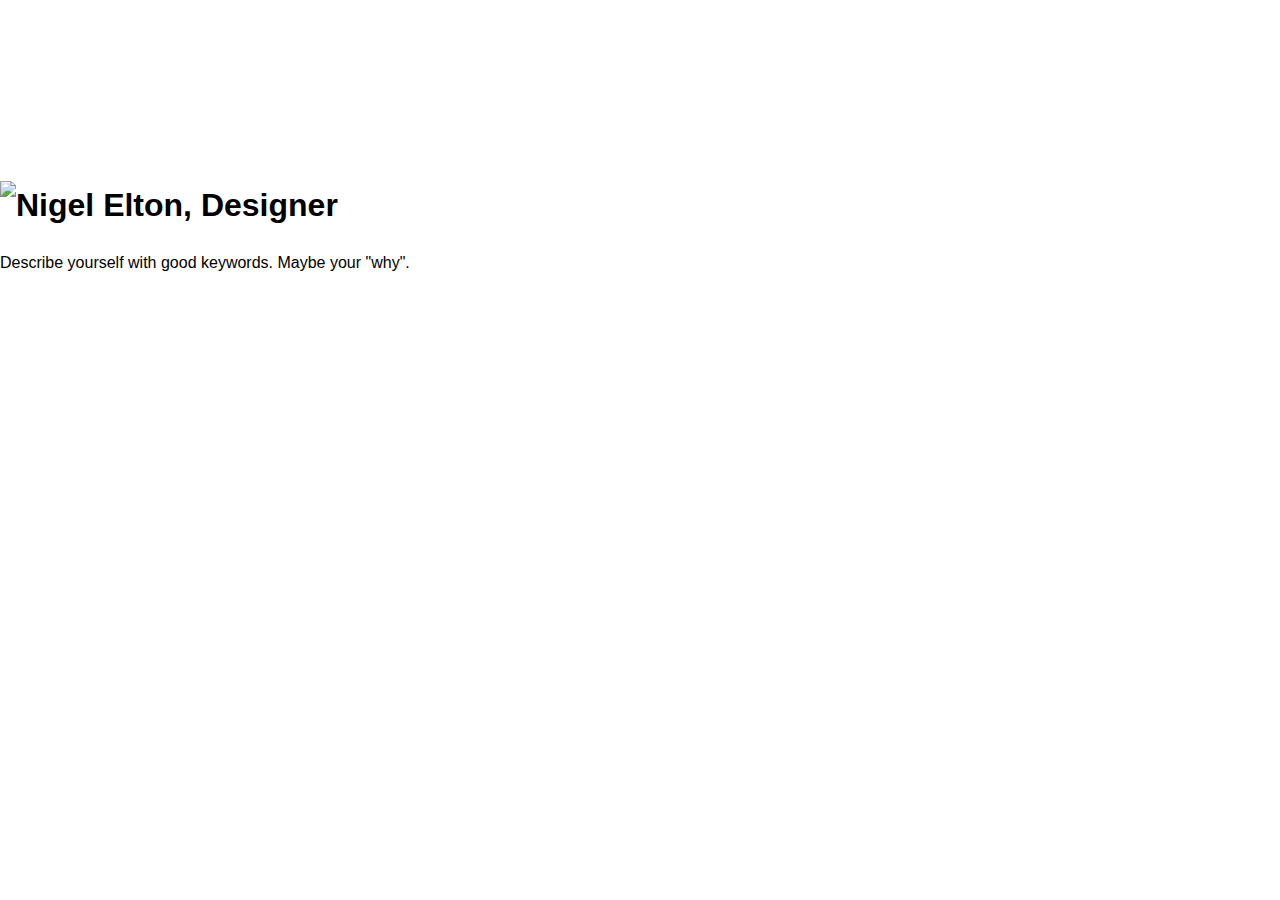
==== index.html @ 61f8fa71 "404 Page" ====
<!DOCTYPE <html></html>
<html lang="en-ca">
<head>
		<meta charset="utf-8">
		<title>Nigel Elton · Designer · Ottawa, Canada</title>
		<link rel="stylesheet" href="css/main.css">
		<meta name="viewport" content="width=device-width,initial-scale=1">

		<!--
		<meta name="description" content="Nigel Elton, Graphic / UI Designer">
		 	Facebook meta tags, also for Pinterest
		<meta property="og:type" content="article">
		<meta property="og:title" content="Nigel Elton · Graphic Designer · Ottawa, Canada">
		<meta property="og:description" content="copy paste the meta description here">
		<meta property="og:sitename" content="Nigel Elton">
		<meta property="og:url" content="http://nigelelton.com">
		
			You can have up to 5 different images
			If you do, Facebook will create a multi-panel image layout
		
		<meta property="og:image" content="http://nigelelton.com/img/porftolio">
		<meta property="og:image" content="http://nigelelton.com/img/porftolio">
		<meta property="og:image" content="http://nigelelton.com/img/porftolio">
		<meta property="og:image" content="http://nigelelton.com/img/porftolio">
		<meta property="og:image" content="http://nigelelton.com/img/porftolio">

			Twitter
		<meta name="twitter:card" content="gallery">
		<meta name="twitter:title" content="Nigel Elton · Designer · Ottawa, Canada">
		<meta name="twitter:url" content="http://nigelelton.com">
		<meta name="twitter:description" content="paste meta data here">
		<meta name="twitter:image0" content="http://nigelelton.com/img/porftolio">
		<meta name="twitter:image1" content="http://nigelelton.com/img/porftolio">
		<meta name="twitter:image2" content="http://nigelelton.com/img/porftolio">
		<meta name="twitter:image3" content="http://nigelelton.com/img/porftolio">
		-->
</head>
<body>

<section class="hero-section">
	<h1><img class="logo" src="img/logo.svg" alt="Nigel Elton, Designer"></h1>
	<p>Describe yourself with good keywords. Maybe your "why".</p>
</section>

</body>
</html>
---- css/main.css ----
body {
	margin: 0;
	padding: 0;
	font: normal 100%/1.5 helvetica,sans-serif;
}

img {
	display: block;
	margin: 0 auto;
}

section {
	padding: 10rem 0;
}

.hero-section {
	background: transparent url("img/landscape.jpg") no-repeat center top;
	background-size: cover;
}
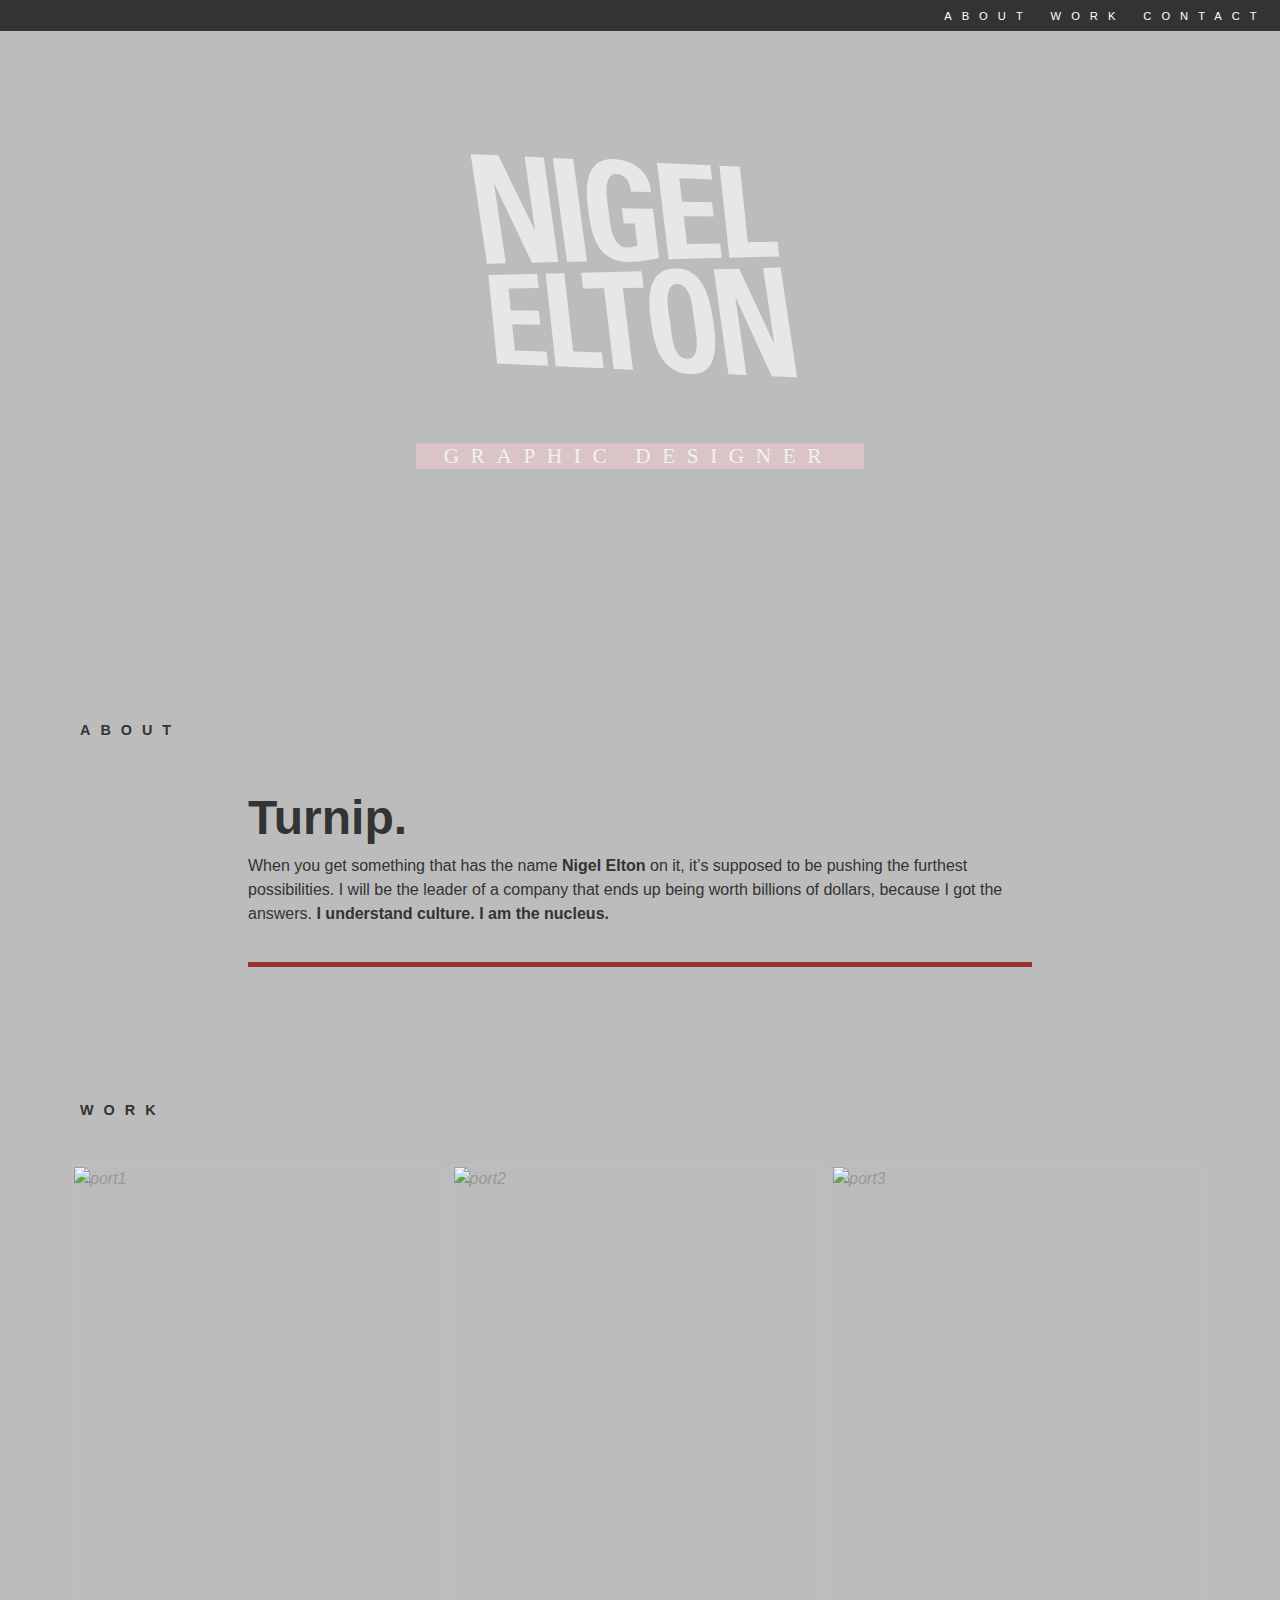
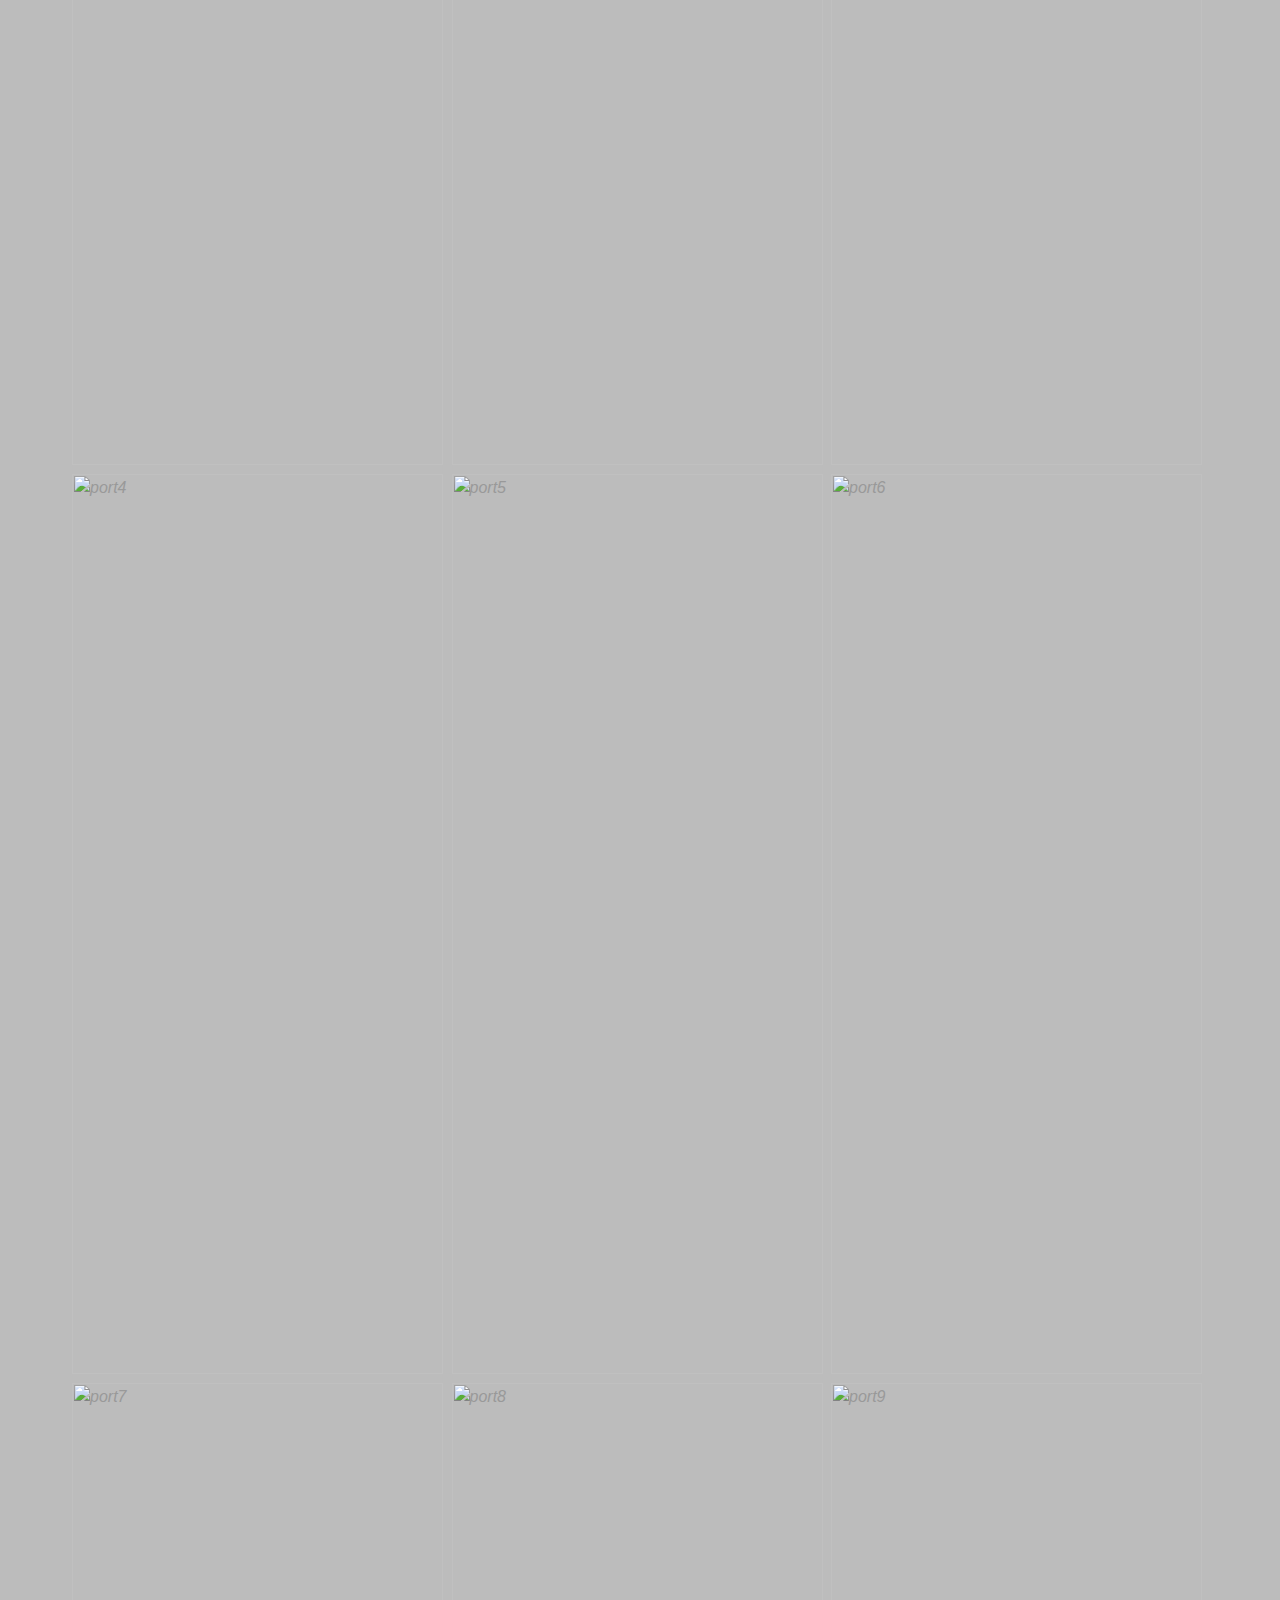
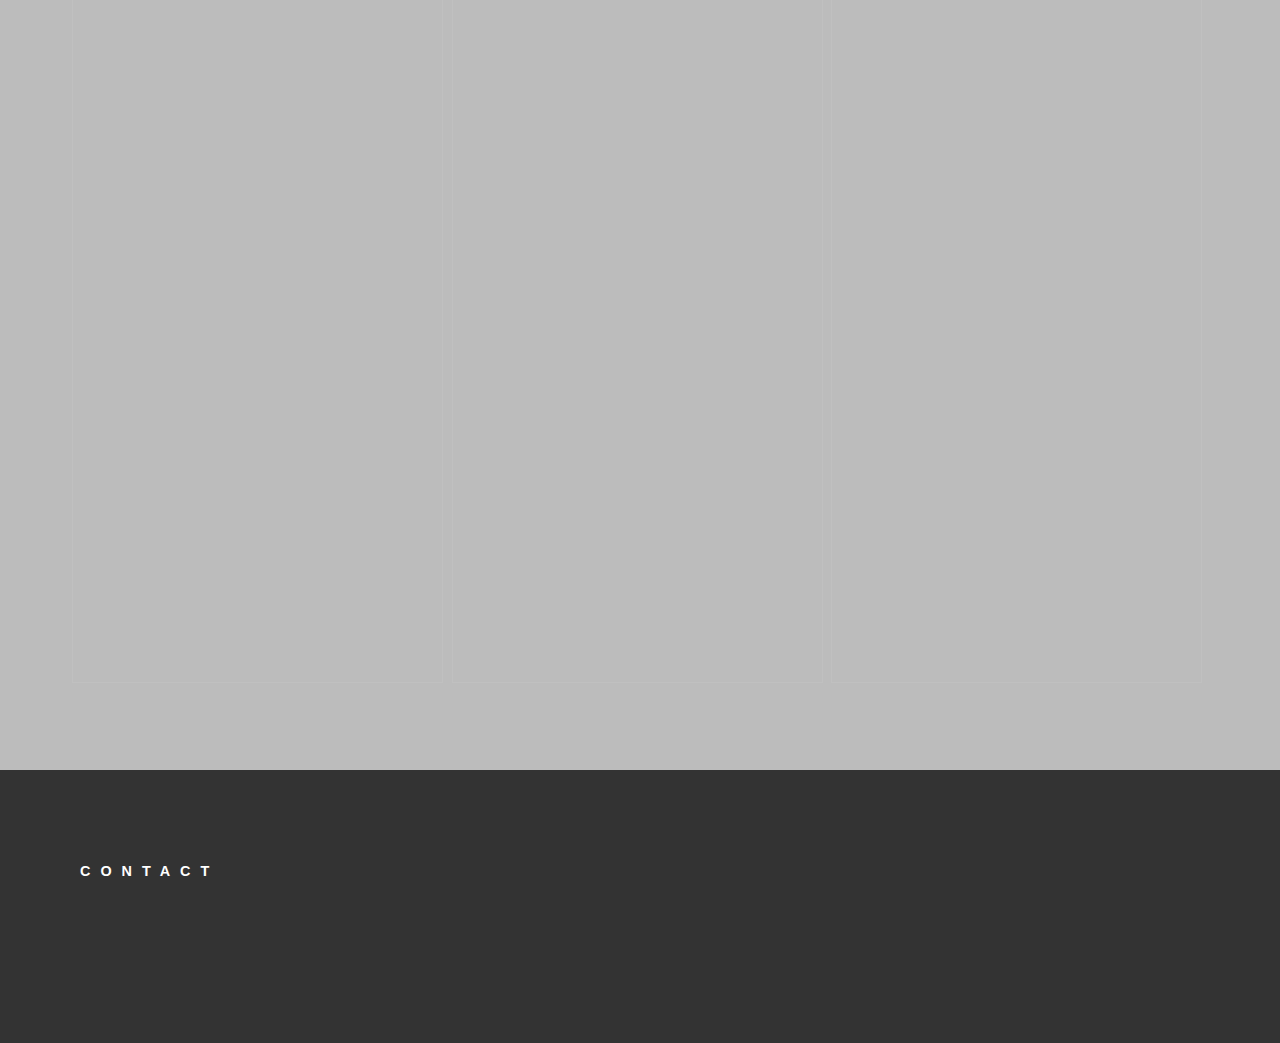
==== commit efe8cf84: "Social Media" ====
--- a/index.html
+++ b/index.html
@@ -37,10 +37,115 @@
 </head>
 <body>
 
-<section class="hero-section">
-	<h1><img class="logo" src="img/logo.svg" alt="Nigel Elton, Designer"></h1>
-	<p>Describe yourself with good keywords. Maybe your "why".</p>
+<header class="hero-section">
+	<nav class="fixed-nav">
+		<ul>
+			<li><a href="#about">About</a></li>
+			<li><a href="#work">Work</a></li>
+			<li><a href="#contact">Contact</a></li>
+		</ul>
+	</nav>
+	<h1><img class="logo" src="images/logo.svg" alt="Nigel Elton, Designer"></h1>
+</header>
+
+
+<section class="about-section" id="about">
+	<h2>About</h2>
+	<h3>Turnip.</h3>
+	<!-- "Turnip" will not be my tageline/opener. -->
+	<p>When you get something that has the name <strong>Nigel Elton</strong> on it, it’s supposed to be pushing the furthest possibilities. I will be the leader of a company that ends up being worth billions of dollars, because I got the answers. <strong>I understand culture.</strong><strong> I am the nucleus.</strong>
+	</p>
+	<!-- This is a Kanye West quote for a placeholder. I'm not this shallow or egotistical... I promise. -->
 </section>
+
+
+<section class="work-section" id="work">
+	<h2>Work</h2>
+	<ul class="work-list">
+		<li>
+			<a href="#">
+				<figure>
+					<img src="http://placehold.it/450x300" alt="port1">	
+				</figure>
+			</a>
+		</li>
+		<li>
+			<a href="#">
+				<figure>
+					<img src="http://placehold.it/450x300" alt="port2">
+				</figure>
+			</a>
+		</li>
+		<li>
+			<a href="#">
+				<figure>
+					<img src="http://placehold.it/450x300" alt="port3">
+				</figure>
+			</a>
+		</li>
+		<li>
+			<a href="#">
+				<figure>
+					<img src="http://placehold.it/450x300" alt="port4">
+				</figure>
+			</a>
+		</li>
+		<li>
+			<a href="#">
+				<figure>
+					<img src="http://placehold.it/450x300" alt="port5">
+				</figure>
+			</a>
+		</li>
+		<li>
+			<a href="#">
+				<figure>
+					<img src="http://placehold.it/450x300" alt="port6">
+				</figure>
+			</a>
+		</li>
+		<li>
+			<a href="#">
+				<figure>
+					<img src="http://placehold.it/450x300" alt="port7">
+				</figure>
+			</a>
+		</li>
+		<li>
+			<a href="#">
+				<figure>
+					<img src="http://placehold.it/450x300" alt="port8">
+				</figure>
+			</a>
+		</li>
+		<li>
+			<a href="#">
+				<figure>
+					<img src="http://placehold.it/450x300" alt="port9">
+				</figure>
+			</a>
+		</li>
+	</ul>
+</section>
+
+
+<footer id="contact">
+	<h2>Contact</h2>
+	<nav class="social-media">
+		<ul>
+			<li><a class="email" href="mailto:nigel.elton@gmail.com"><span>Email</span></a></li>
+			<li><a class="linkedin" href="http://ca.linkedin.com/pub/nigel-elton/61/541/674"><span>LinkedIn</span></a></li>
+			<li><a class="behance" href="https://www.behance.net/nigelelton"><span>Behance</span></a></li>
+			<li><a class="vimeo" href="https://vimeo.com/user16043883"><span>Vimeo</span></a></li>
+		</ul>
+	</nav>
+
+</footer>
+
+<script src="http://code.jquery.com/jquery-2.1.1.min.js"></script>
+<script src="js/waypoints.min.js"></script>
+<script src="js/main.js"></script>
+
 
 </body>
 </html>--- a/css/main.css
+++ b/css/main.css
@@ -1,19 +1,271 @@
+@-moz-viewport {width: device-width; scale:1;}
+@-ms-viewport {width: device-width; scale:1;}
+@-o-viewport {width: device-width; scale:1;}
+@-webkit-viewport {width: device-width; scale:1;}
+@viewport {width: device-width; scale:1;}
+
+* {
+	-moz-box-sizing: border-box;
+	-webkit-box-sizing: border-box;
+	box-sizing: border-box;
+}
+
 body {
-	margin: 0;
-	padding: 0;
+	margin: 0 0 0 0;
+	padding: 0 0 0 0;
 	font: normal 100%/1.5 helvetica,sans-serif;
-}
-
+	font-size: 16px;
+	background-color: #BCBCBC;
+}
+section {
+	padding-top: 7%;
+	margin: 5em;
+	margin-top: 0;
+}
 img {
 	display: block;
 	margin: 0 auto;
 }
 
-section {
-	padding: 10rem 0;
-}
-
-.hero-section {
-	background: transparent url("img/landscape.jpg") no-repeat center top;
+header {
+	background-color: #ffffff;
+	padding-bottom: 10%;
+	background: transparent url("../images/landscape.jpg") no-repeat center top;
 	background-size: cover;
+	margin: 0;
+}
+
+header nav ul {
+	list-style: none;
+	margin: 0;
+	padding:0;
+	padding-top: 1em;
+	text-align: right;
+}
+
+header nav li {
+	display: inline-block;
+	padding: 0 0 .5em 0;
+	letter-spacing: 10px;
+	text-transform: uppercase;
+	font-size: .7em;
+}
+
+header nav li a {
+	text-decoration: none;
+	color: #ffffff;
+	padding-right: 1.2em;
+}
+
+header nav li a:hover {
+	color: #993333;
+}
+
+h2 {
+	letter-spacing: 10px;
+	font-size: 100%;
+	text-align: center;
+	font-size: .9em;
+	padding-bottom: 2em;
+	text-transform: uppercase;
+	color: #333333;
+}
+
+h3 {
+	color: #333333;
+	margin: 0 15% 0 15%;
+}
+
+p {
+	font-size: 1em;
+	color: #333333;
+	margin: 0 15% 0 15%;
+	padding-bottom: 2.2em;
+}
+
+.logo {
+	width: 60%;
+	height: auto;
+	padding-top: 12%;
+}
+
+.fixed-nav {
+	background-color: #333333;
+	position: fixed;
+	top: 0;
+	width: 100%;
+}
+
+.fixed-nav ul {
+	padding-top: 0.2em;
+}
+
+.about-section{
+	margin-bottom: 2em;
+}
+
+.about-section p {
+	border-bottom: 5px solid #993333;
+}
+
+.work-list {
+	padding: 5% 0 0 0;
+}
+
+.work-list figure {
+	margin:0;
+	padding: 2px;
+	display:block;
+	color: #999;
+}
+
+.work-list img {
+	display:block;
+	width: 100%;
+}
+
+.work-list li {
+	display:inline-block;
+	width: 100%;
+}
+
+
+footer {
+	background-color: #333333;
+	padding: 5em;
+}
+
+footer nav {
+	width: 100%;
+	margin: 0 auto;
+}
+footer nav ul {
+	list-style: none;
+	margin: 0;
+	padding: 0;
+}
+footer nav ul li {
+	display: inline-block;
+	width: 23%;
+
+}
+footer nav ul li span {
+	display: none;
+}
+
+footer nav a {
+	width: 3em;
+	height: 2em;
+	display: block;
+	margin: 0 auto;
+}
+
+.email {
+	background-image: url("../images/email-dark.svg");
+}
+.linkedin {
+	background-image: url("../images/linkedin-dark.svg");
+}
+.behance {
+	background-image: url("../images/behance-dark.svg");
+}
+.vimeo {
+	background-image: url("../images/vimeo-dark.svg");
+}
+
+.email:hover {
+	background-image: url("../images/email-white.svg");
+}
+.linkedin:hover {
+	background-image: url("../images/linkedin-white.svg");
+}
+.behance:hover {
+	background-image: url("../images/behance-white.svg");
+}
+.vimeo:hover {
+	background-image: url("../images/vimeo-white.svg");
+}
+
+@media only screen and (min-width: 40em) {
+	
+h2 {
+	text-align: left;
+}	
+
+h3 {
+	font-size: 3em;
+}
+
+.logo {
+	width: 35%;
+	height: auto;
+	padding-top: 12%;
+}
+
+	.work-section{
+	}
+
+	.work-list {
+		text-align: left;
+		list-style-type: none;
+		margin:0px -10px;
+		padding:0px;
+	}
+
+	.work-list a,
+	.work-list a:link,
+	.work-list a:visited {
+		border: 0px;
+		color: #000;
+		font-style:italic;
+		text-decoration: none;
+	}
+
+	.work-list img {
+		display:block;
+		width: 100%;
+	}
+	.work-list li {
+		display:inline-block;
+		width: 49%;
+	}
+
+	footer nav {
+		width: 60%;
+	}
+
+	footer h2 {
+		color: #ffffff;
+	}
+}
+
+@media only screen and (min-width: 60em) {
+
+	.work-section{
+	}
+
+	.work-list {
+		text-align: left;
+		list-style-type: none;
+		margin:0px -10px;
+		padding:0px;
+	}
+
+	.work-list a,
+	.work-list a:link,
+	.work-list a:visited {
+		border: 0px;
+		color: #000;
+		font-style:italic;
+		text-decoration: none;
+	}
+
+	.work-list img {
+		display:block;
+		width: 100%;
+	}
+	.work-list li {
+		display:inline-block;
+		width: 32.9%;
+	}
 }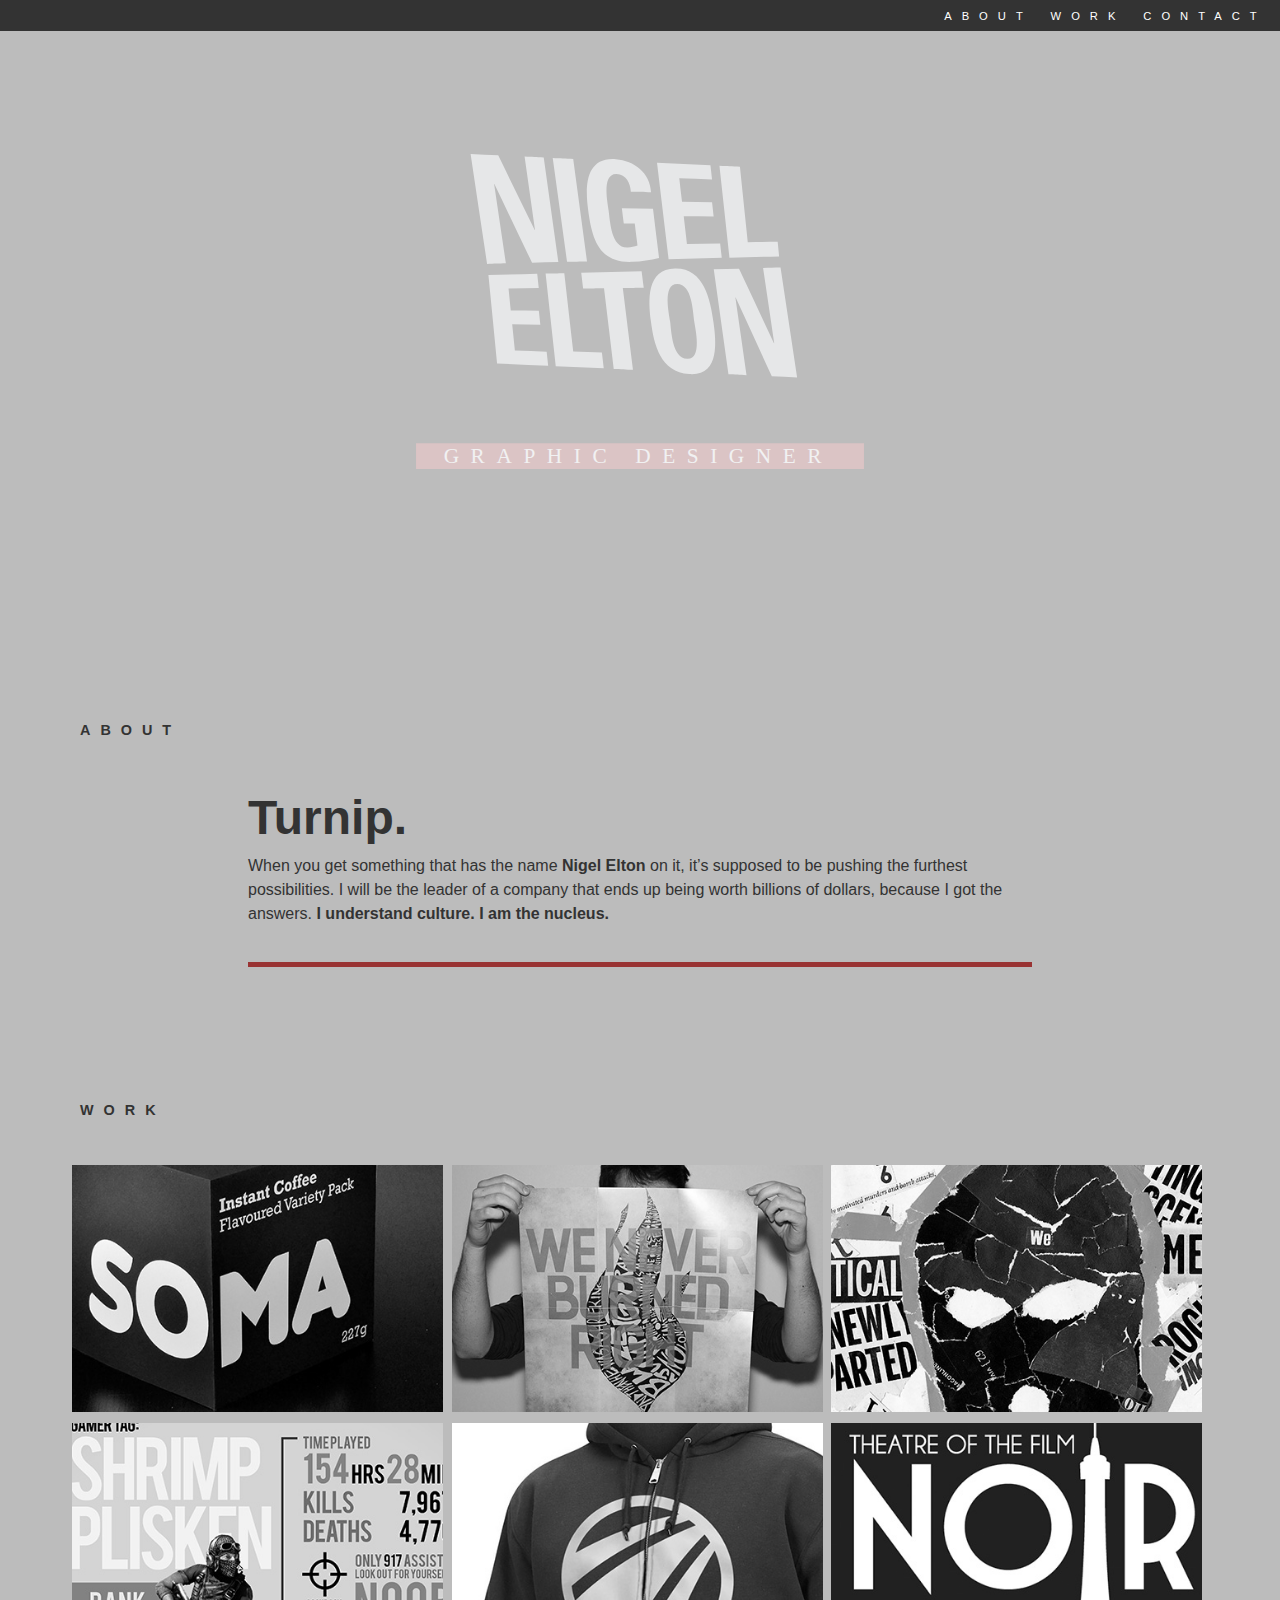
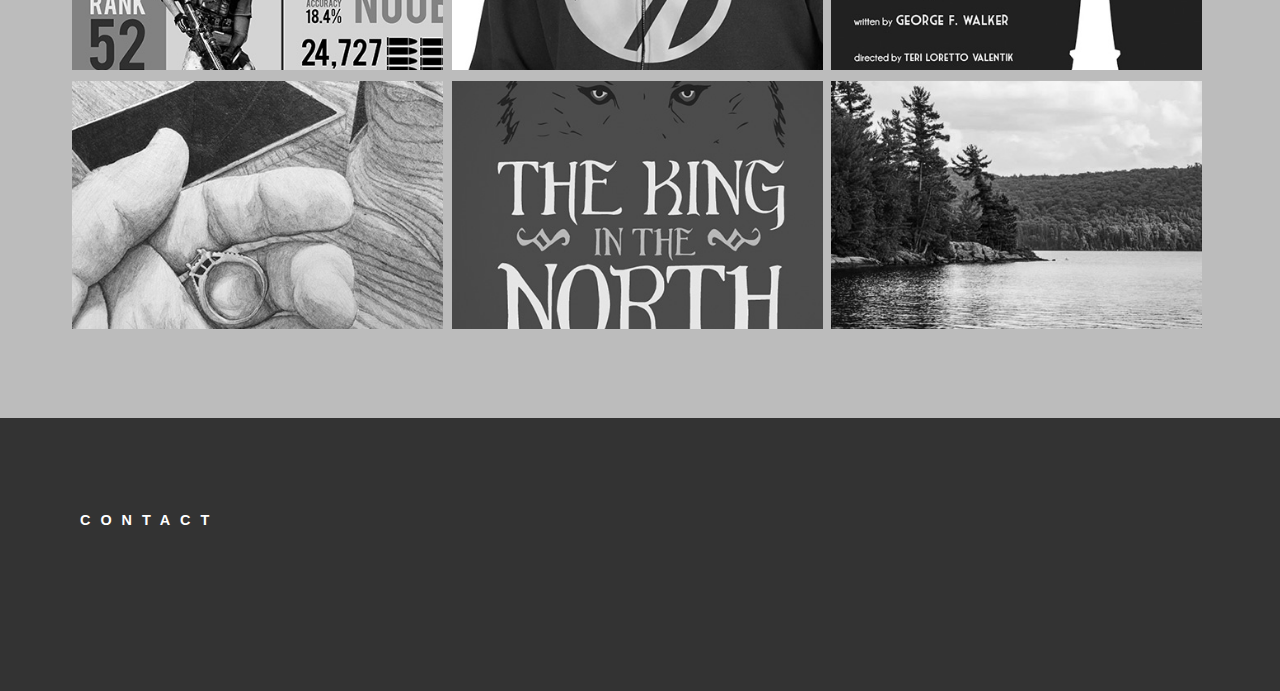
==== commit 75a912d1: "Portfolio Pieces" ====
--- a/index.html
+++ b/index.html
@@ -65,63 +65,63 @@
 		<li>
 			<a href="#">
 				<figure>
-					<img src="http://placehold.it/450x300" alt="port1">	
+					<img src="images/port-1.jpg" alt="port1">	
 				</figure>
 			</a>
 		</li>
 		<li>
 			<a href="#">
 				<figure>
-					<img src="http://placehold.it/450x300" alt="port2">
+					<img src="images/port-2.jpg" alt="port2">
 				</figure>
 			</a>
 		</li>
 		<li>
 			<a href="#">
 				<figure>
-					<img src="http://placehold.it/450x300" alt="port3">
+					<img src="images/port-3.jpg" alt="port3">
 				</figure>
 			</a>
 		</li>
 		<li>
 			<a href="#">
 				<figure>
-					<img src="http://placehold.it/450x300" alt="port4">
+					<img src="images/port-4.jpg" alt="port4">
 				</figure>
 			</a>
 		</li>
 		<li>
 			<a href="#">
 				<figure>
-					<img src="http://placehold.it/450x300" alt="port5">
+					<img src="images/port-5.jpg" alt="port5">
 				</figure>
 			</a>
 		</li>
 		<li>
 			<a href="#">
 				<figure>
-					<img src="http://placehold.it/450x300" alt="port6">
+					<img src="images/port-6.jpg" alt="port6">
 				</figure>
 			</a>
 		</li>
 		<li>
 			<a href="#">
 				<figure>
-					<img src="http://placehold.it/450x300" alt="port7">
+					<img src="images/port-7.jpg" alt="port7">
 				</figure>
 			</a>
 		</li>
 		<li>
 			<a href="#">
 				<figure>
-					<img src="http://placehold.it/450x300" alt="port8">
+					<img src="images/port-8.jpg" alt="port8">
 				</figure>
 			</a>
 		</li>
 		<li>
 			<a href="#">
 				<figure>
-					<img src="http://placehold.it/450x300" alt="port9">
+					<img src="images/port-9.jpg" alt="port9">
 				</figure>
 			</a>
 		</li>
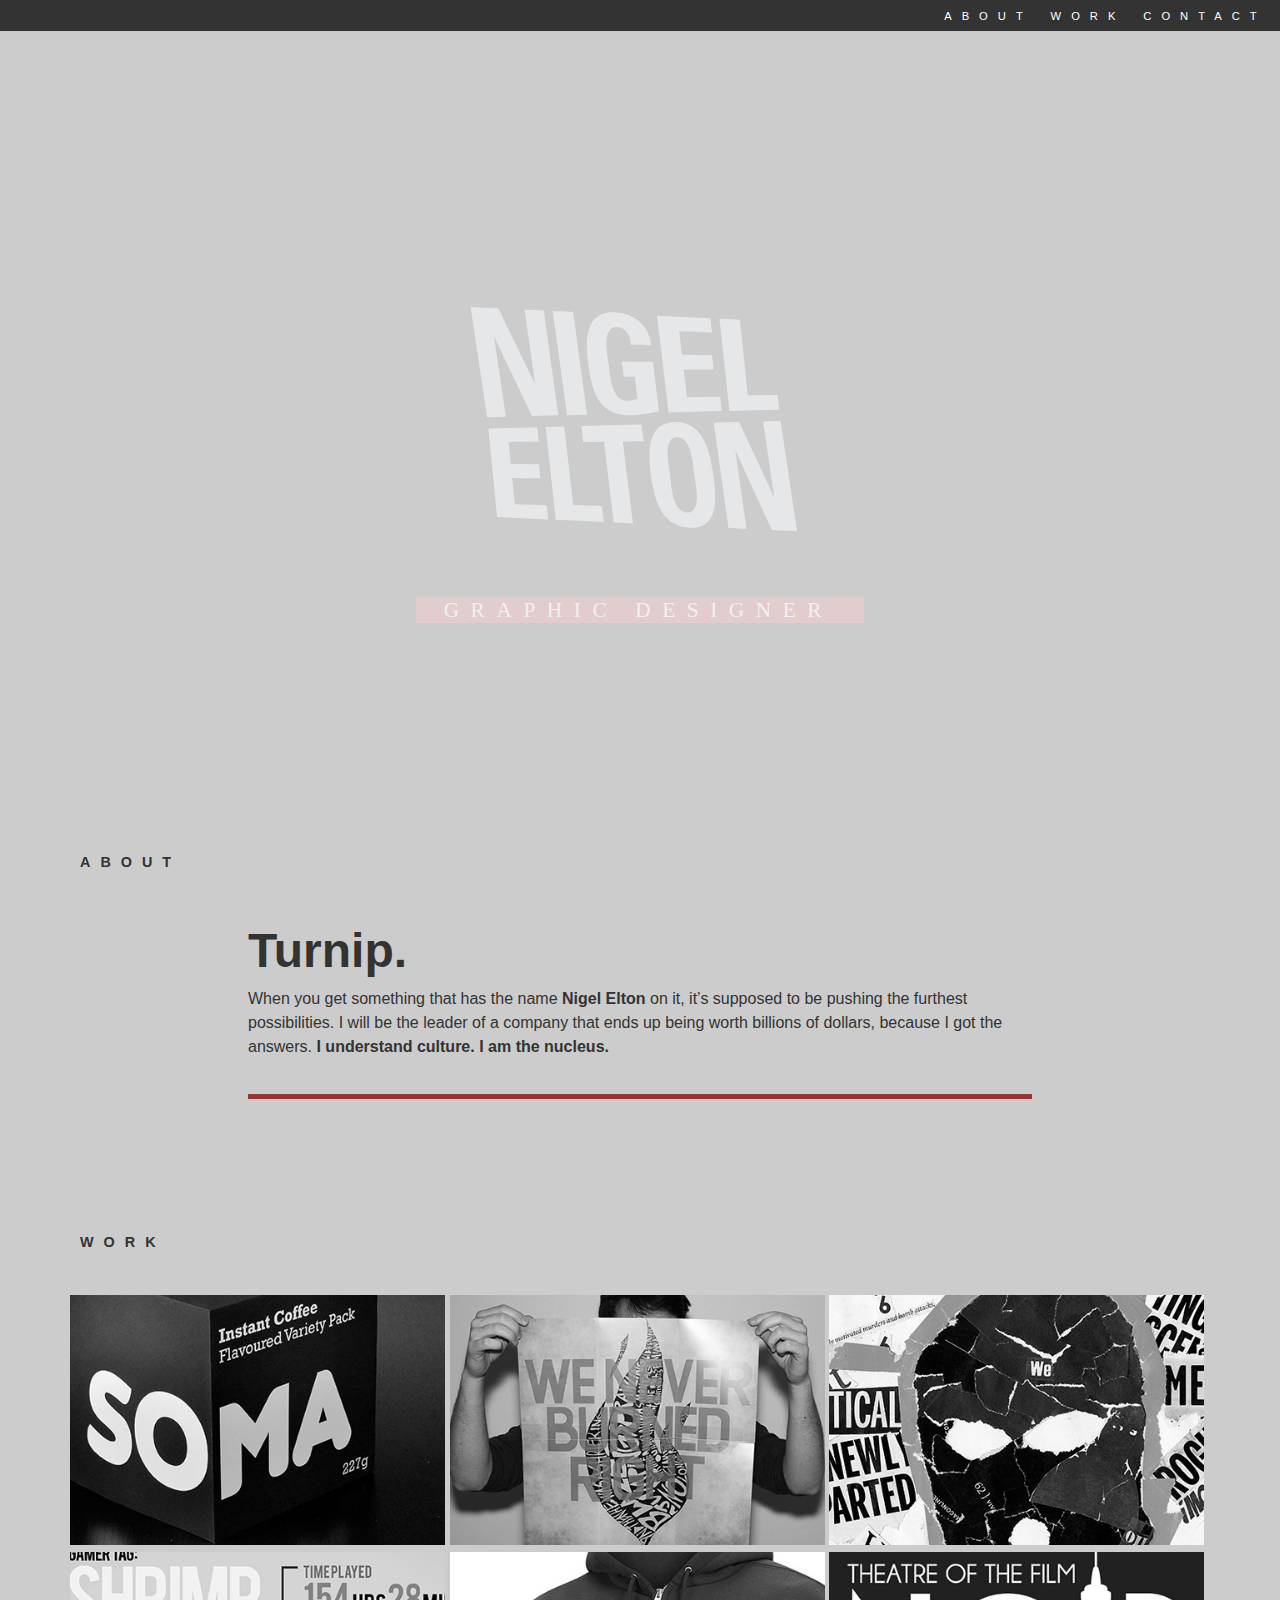
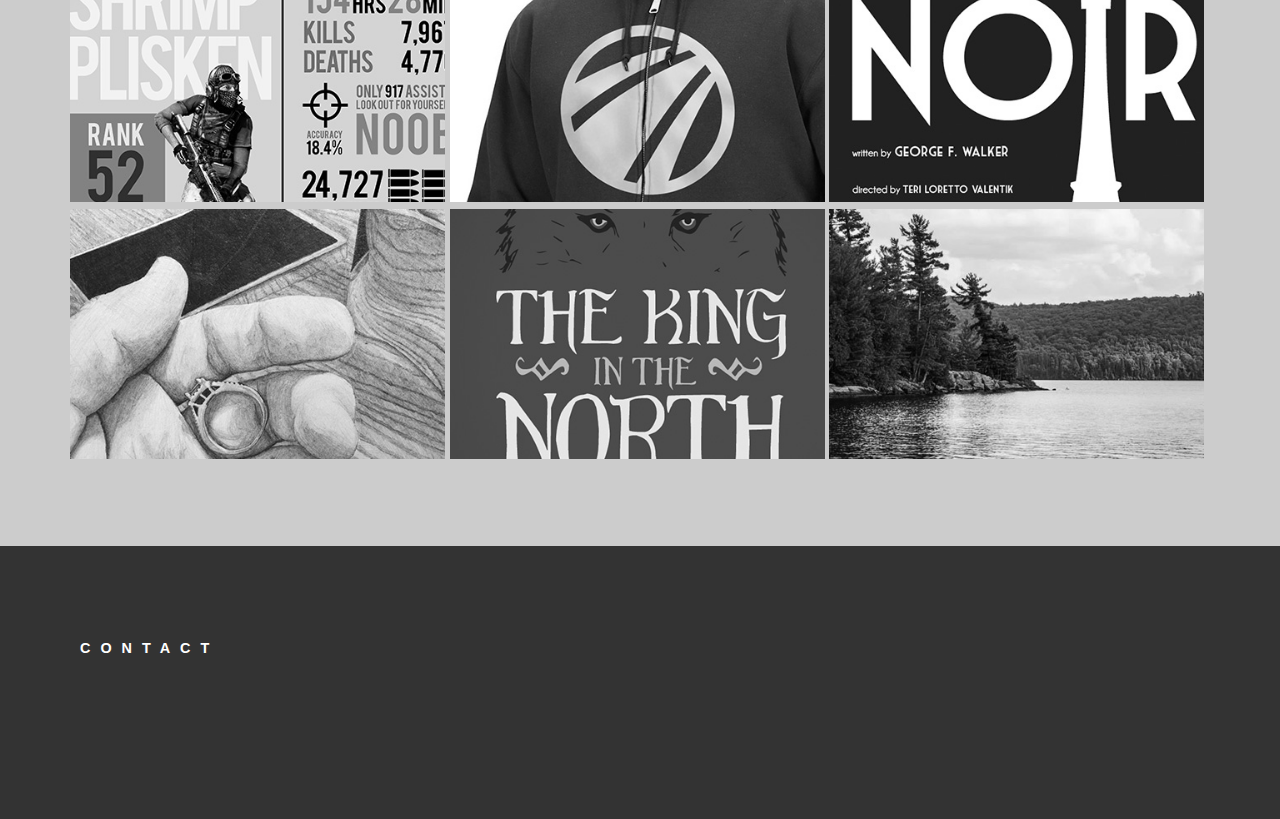
==== commit 67bdfe04: "Mobile Logo Test 5" ====
--- a/index.html
+++ b/index.html
@@ -1,4 +1,4 @@
-<!DOCTYPE <html></html>
+<!DOCTYPE html>
 <html lang="en-ca">
 <head>
 		<meta charset="utf-8">
@@ -45,7 +45,7 @@
 			<li><a href="#contact">Contact</a></li>
 		</ul>
 	</nav>
-	<h1><img class="logo" src="images/logo.svg" alt="Nigel Elton, Designer"></h1>
+	<h1 class="logo-wrap"><img class="logo" src="images/logo.svg" alt="Nigel Elton, Designer"></h1>
 </header>
 
 
@@ -65,6 +65,8 @@
 		<li>
 			<a href="#">
 				<figure>
+					<div class="overlay">
+					</div>
 					<img src="images/port-1.jpg" alt="port1">	
 				</figure>
 			</a>
@@ -72,6 +74,8 @@
 		<li>
 			<a href="#">
 				<figure>
+					<div class="overlay">
+					</div>
 					<img src="images/port-2.jpg" alt="port2">
 				</figure>
 			</a>
@@ -79,6 +83,8 @@
 		<li>
 			<a href="#">
 				<figure>
+					<div class="overlay">
+					</div>
 					<img src="images/port-3.jpg" alt="port3">
 				</figure>
 			</a>
@@ -86,6 +92,8 @@
 		<li>
 			<a href="#">
 				<figure>
+					<div class="overlay">
+					</div>
 					<img src="images/port-4.jpg" alt="port4">
 				</figure>
 			</a>
@@ -93,6 +101,8 @@
 		<li>
 			<a href="#">
 				<figure>
+					<div class="overlay">
+					</div>
 					<img src="images/port-5.jpg" alt="port5">
 				</figure>
 			</a>
@@ -100,6 +110,8 @@
 		<li>
 			<a href="#">
 				<figure>
+					<div class="overlay">
+					</div>
 					<img src="images/port-6.jpg" alt="port6">
 				</figure>
 			</a>
@@ -107,6 +119,8 @@
 		<li>
 			<a href="#">
 				<figure>
+					<div class="overlay">
+					</div>
 					<img src="images/port-7.jpg" alt="port7">
 				</figure>
 			</a>
@@ -114,6 +128,8 @@
 		<li>
 			<a href="#">
 				<figure>
+					<div class="overlay">
+					</div>
 					<img src="images/port-8.jpg" alt="port8">
 				</figure>
 			</a>
@@ -121,6 +137,8 @@
 		<li>
 			<a href="#">
 				<figure>
+					<div class="overlay">
+					</div>
 					<img src="images/port-9.jpg" alt="port9">
 				</figure>
 			</a>
--- a/css/main.css
+++ b/css/main.css
@@ -15,7 +15,7 @@
 	padding: 0 0 0 0;
 	font: normal 100%/1.5 helvetica,sans-serif;
 	font-size: 16px;
-	background-color: #BCBCBC;
+	background-color: #CCCCCC;
 }
 section {
 	padding-top: 7%;
@@ -79,13 +79,17 @@
 p {
 	font-size: 1em;
 	color: #333333;
-	margin: 0 15% 0 15%;
+	margin: 0;
 	padding-bottom: 2.2em;
 }
 
 .logo {
 	width: 60%;
 	height: auto;
+}
+
+.logo-wrap {
+	margin: 0;
 	padding-top: 12%;
 }
 
@@ -94,6 +98,7 @@
 	position: fixed;
 	top: 0;
 	width: 100%;
+	z-index: 10000;
 }
 
 .fixed-nav ul {
@@ -114,9 +119,11 @@
 
 .work-list figure {
 	margin:0;
-	padding: 2px;
 	display:block;
 	color: #999;
+	position: relative;
+	width: 100%;
+	height: 100%;
 }
 
 .work-list img {
@@ -127,6 +134,21 @@
 .work-list li {
 	display:inline-block;
 	width: 100%;
+}
+
+.overlay {
+	display: block;
+	position: absolute;
+	background-color: #993333;
+	opacity: 0;
+	width: 100%;
+	height: 100%;
+
+	transition: all 200ms linear;
+}
+
+.overlay:hover	{
+	opacity: .8;
 }
 
 
@@ -139,16 +161,23 @@
 	width: 100%;
 	margin: 0 auto;
 }
+
+footer h2 {
+		color: #ffffff;
+}
+
 footer nav ul {
 	list-style: none;
 	margin: 0;
 	padding: 0;
 }
+
 footer nav ul li {
 	display: inline-block;
 	width: 23%;
 
 }
+
 footer nav ul li span {
 	display: none;
 }
@@ -194,6 +223,10 @@
 
 h3 {
 	font-size: 3em;
+}
+
+p {
+	margin: 0 15% 0 15%;
 }
 
 .logo {
@@ -234,9 +267,6 @@
 		width: 60%;
 	}
 
-	footer h2 {
-		color: #ffffff;
-	}
 }
 
 @media only screen and (min-width: 60em) {
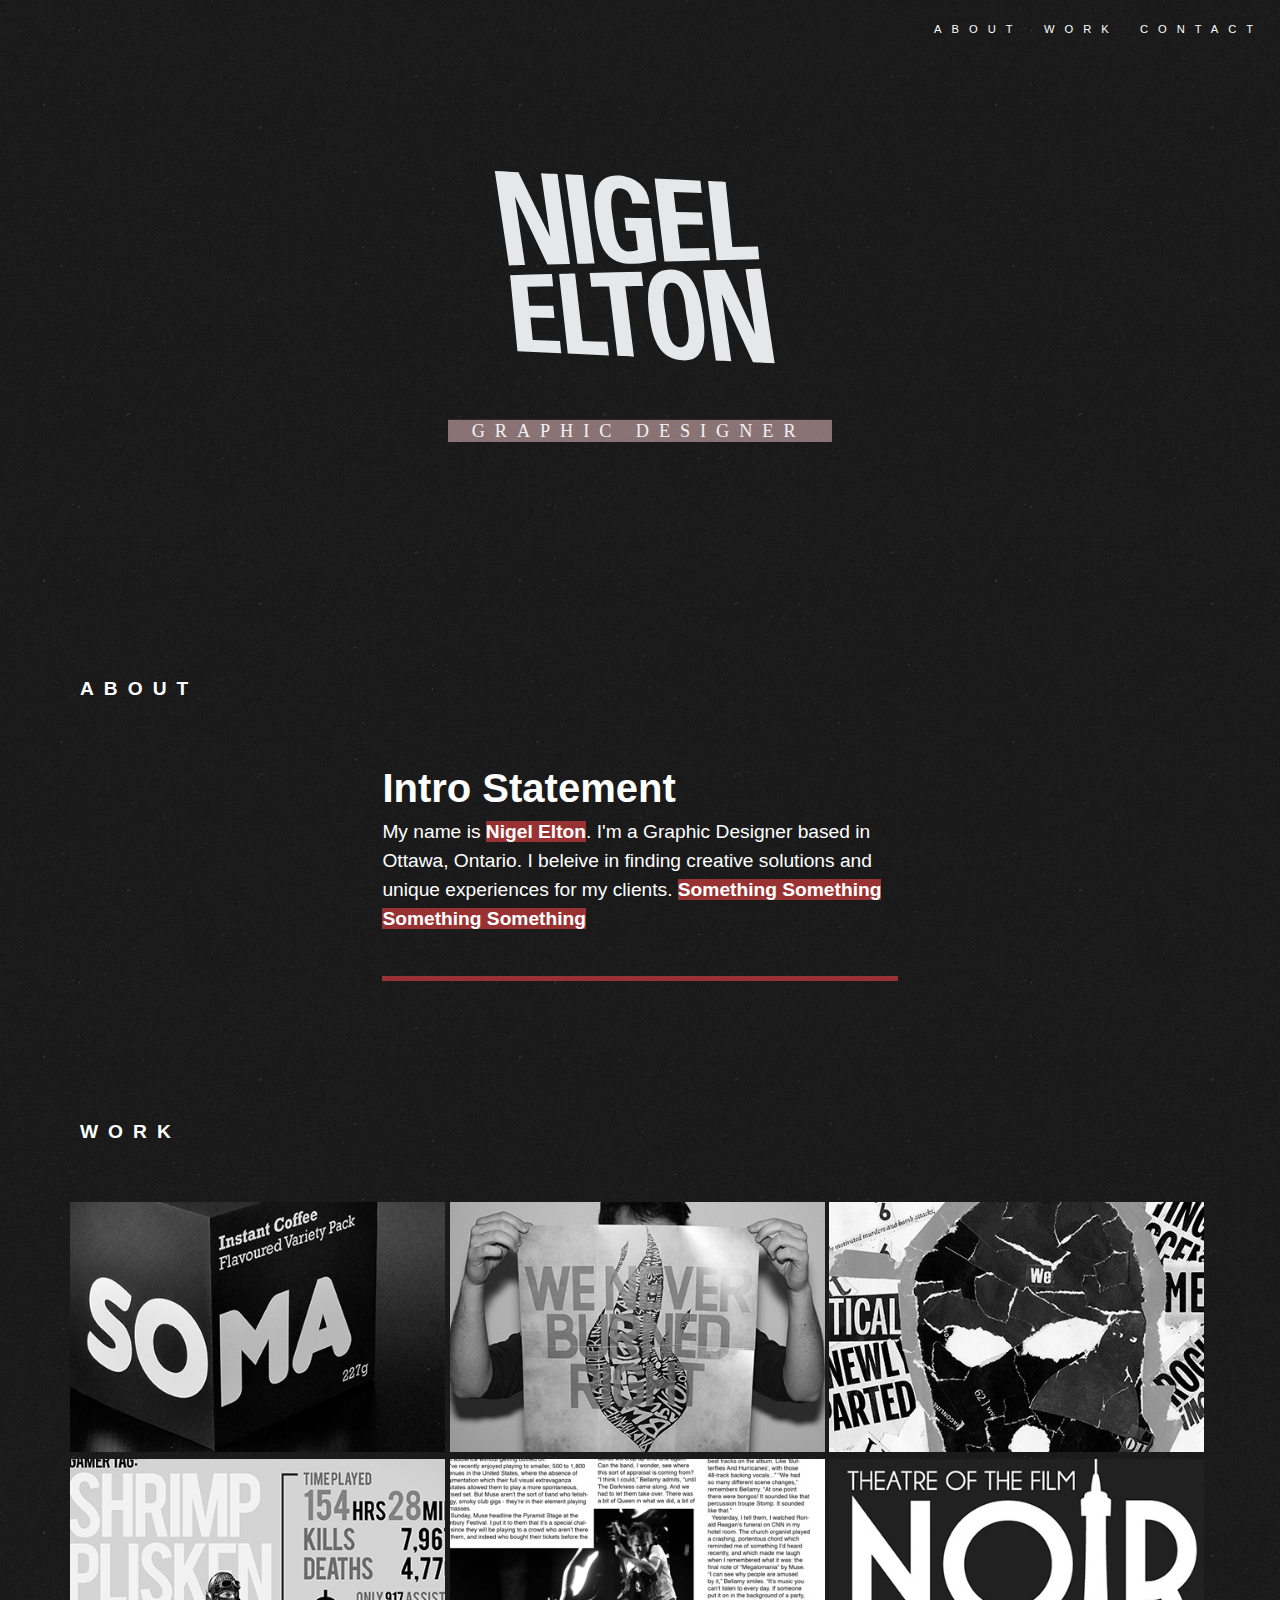
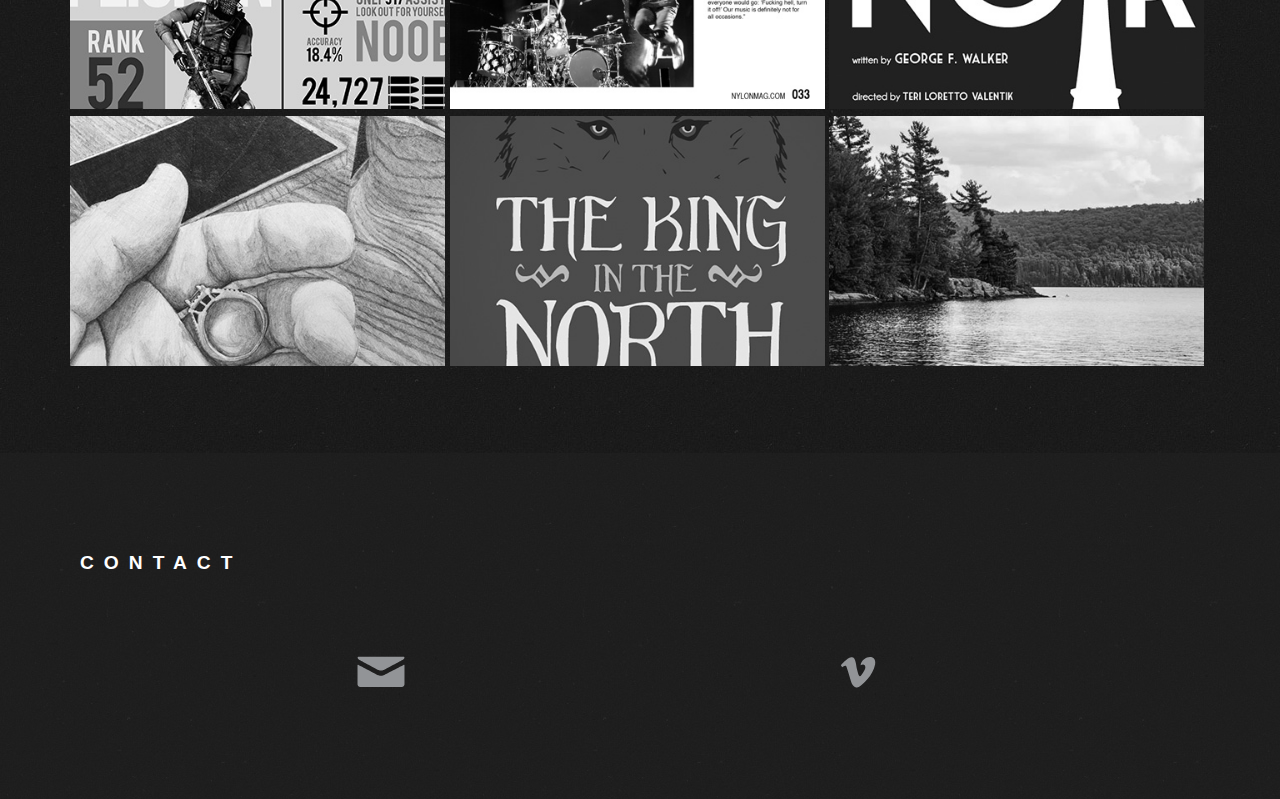
==== commit 48b049fd: "Background image and gallery images" ====
--- a/index.html
+++ b/index.html
@@ -4,7 +4,9 @@
 		<meta charset="utf-8">
 		<title>Nigel Elton · Designer · Ottawa, Canada</title>
 		<link rel="stylesheet" href="css/main.css">
+		<link rel="stylesheet" href="css/magnific-popup.css">
 		<meta name="viewport" content="width=device-width,initial-scale=1">
+		<link rel="shortcut icon" type="image/n-favicon.png" href="favicon.ico" />
 
 		<!--
 		<meta name="description" content="Nigel Elton, Graphic / UI Designer">
@@ -38,7 +40,7 @@
 <body>
 
 <header class="hero-section">
-	<nav class="fixed-nav">
+	<nav>
 		<ul>
 			<li><a href="#about">About</a></li>
 			<li><a href="#work">Work</a></li>
@@ -49,13 +51,11 @@
 </header>
 
 
-<section class="about-section" id="about">
+<section class="about-section nav-fixed" id="about">
 	<h2>About</h2>
-	<h3>Turnip.</h3>
-	<!-- "Turnip" will not be my tageline/opener. -->
-	<p>When you get something that has the name <strong>Nigel Elton</strong> on it, it’s supposed to be pushing the furthest possibilities. I will be the leader of a company that ends up being worth billions of dollars, because I got the answers. <strong>I understand culture.</strong><strong> I am the nucleus.</strong>
+	<h3>Intro Statement</h3>
+	<p>My name is <strong>Nigel Elton</strong>. I'm a Graphic Designer based in Ottawa, Ontario. I beleive in finding creative solutions and unique experiences for my clients. <strong>Something Something</strong><strong> Something Something</strong>
 	</p>
-	<!-- This is a Kanye West quote for a placeholder. I'm not this shallow or egotistical... I promise. -->
 </section>
 
 
@@ -63,89 +63,97 @@
 	<h2>Work</h2>
 	<ul class="work-list">
 		<li>
-			<a href="#">
+			<a href="images/port-1-l.jpg">
 				<figure>
-					<div class="overlay">
-					</div>
-					<img src="images/port-1.jpg" alt="port1">	
+					<figurecaption class="overlay">
+					<h4>Soma Brand Package</h4>
+					</figurecaption>
+					<img src="images/port-1.jpg" alt="port1">
 				</figure>
 			</a>
 		</li>
 		<li>
-			<a href="#">
+			<a href="images/port-2-l.jpg">
 				<figure>
-					<div class="overlay">
-					</div>
+					<figurecaption class="overlay">
+					<h4>Type Specimen Poster</h4>
+					</figurecaption>
 					<img src="images/port-2.jpg" alt="port2">
 				</figure>
 			</a>
 		</li>
 		<li>
-			<a href="#">
+			<a href="images/port-3-l.jpg">
 				<figure>
-					<div class="overlay">
-					</div>
+					<figurecaption class="overlay">
+					<h4>Type & Collage</h4>
+					</figurecaption>
 					<img src="images/port-3.jpg" alt="port3">
 				</figure>
 			</a>
 		</li>
 		<li>
-			<a href="#">
+			<a href="images/port-4-l.jpg">
 				<figure>
-					<div class="overlay">
-					</div>
+					<figurecaption class="overlay">
+					<h4>Battlefield Infographic</h4>
+					</figurecaption>
 					<img src="images/port-4.jpg" alt="port4">
 				</figure>
 			</a>
 		</li>
 		<li>
-			<a href="#">
+			<a href="images/port-5-l.jpg">
 				<figure>
-					<div class="overlay">
-					</div>
+					<figurecaption class="overlay">
+					<h4>Two Page Spread</h4>
+					</figurecaption>
 					<img src="images/port-5.jpg" alt="port5">
 				</figure>
 			</a>
 		</li>
 		<li>
-			<a href="#">
+			<a href="images/port-6-l.jpg">
 				<figure>
-					<div class="overlay">
-					</div>
+					<figurecaption class="overlay">
+					<h4>Film Noir Poster</h4>
+					</figurecaption>
 					<img src="images/port-6.jpg" alt="port6">
 				</figure>
 			</a>
 		</li>
 		<li>
-			<a href="#">
+			<a href="images/port-7-l.jpg">
 				<figure>
-					<div class="overlay">
-					</div>
+					<figurecaption class="overlay">
+					<h4>Newspaper Illustration</h4>
+					</figurecaption>
 					<img src="images/port-7.jpg" alt="port7">
 				</figure>
 			</a>
 		</li>
 		<li>
-			<a href="#">
+			<a href="images/port-8-l.jpg">
 				<figure>
-					<div class="overlay">
-					</div>
+					<figurecaption class="overlay">
+					<h4>Game of Thrones Poster</h4>
+					</figurecaption>
 					<img src="images/port-8.jpg" alt="port8">
 				</figure>
 			</a>
 		</li>
 		<li>
-			<a href="#">
+			<a href="images/test1.jpg">
 				<figure>
-					<div class="overlay">
-					</div>
+					<figurecaption class="overlay">
+					<h4>Photography</h4>
+					</figurecaption>
 					<img src="images/port-9.jpg" alt="port9">
 				</figure>
 			</a>
 		</li>
 	</ul>
 </section>
-
 
 <footer id="contact">
 	<h2>Contact</h2>
@@ -162,8 +170,12 @@
 
 <script src="http://code.jquery.com/jquery-2.1.1.min.js"></script>
 <script src="js/waypoints.min.js"></script>
+<script src="js/magnific.js"></script>
 <script src="js/main.js"></script>
-
-
+<script>
+	$(document).ready(function() {
+		$('.work-list li a').magnificPopup({type:'image'});
+	});
+</script>
 </body>
 </html>--- a/css/main.css
+++ b/css/main.css
@@ -15,11 +15,12 @@
 	padding: 0 0 0 0;
 	font: normal 100%/1.5 helvetica,sans-serif;
 	font-size: 16px;
-	background-color: #CCCCCC;
+	background-image: url("../images/noises.png");
+	background-repeat: repeat;
 }
 section {
 	padding-top: 7%;
-	margin: 5em;
+	margin: 1em;
 	margin-top: 0;
 }
 img {
@@ -40,11 +41,10 @@
 	margin: 0;
 	padding:0;
 	padding-top: 1em;
-	text-align: right;
+	text-align: center;
 }
 
 header nav li {
-	display: inline-block;
 	padding: 0 0 .5em 0;
 	letter-spacing: 10px;
 	text-transform: uppercase;
@@ -54,7 +54,7 @@
 header nav li a {
 	text-decoration: none;
 	color: #ffffff;
-	padding-right: 1.2em;
+	padding-right: 1.5em;
 }
 
 header nav li a:hover {
@@ -68,19 +68,24 @@
 	font-size: .9em;
 	padding-bottom: 2em;
 	text-transform: uppercase;
-	color: #333333;
+	color: #ffffff;
 }
 
 h3 {
-	color: #333333;
-	margin: 0 15% 0 15%;
-}
+	color: #ffffff;
+}
+
 
 p {
 	font-size: 1em;
-	color: #333333;
+	color: #ffffff;
 	margin: 0;
 	padding-bottom: 2.2em;
+}
+
+strong {
+	color: #ffffff;
+	background-color: #993333;
 }
 
 .logo {
@@ -90,11 +95,11 @@
 
 .logo-wrap {
 	margin: 0;
-	padding-top: 12%;
+	padding-top: 15%;
 }
 
 .fixed-nav {
-	background-color: #333333;
+	background-color: #222222;
 	position: fixed;
 	top: 0;
 	width: 100%;
@@ -136,6 +141,7 @@
 	width: 100%;
 }
 
+
 .overlay {
 	display: block;
 	position: absolute;
@@ -151,10 +157,17 @@
 	opacity: .8;
 }
 
+h4 {
+	padding: 20% 0 0 0;
+	color: #ffffff;
+	font-style: normal;
+	text-align: center;
+}
 
 footer {
-	background-color: #333333;
+	background-color: #222222;
 	padding: 5em;
+	background: rgba(34, 34, 34, .5);
 }
 
 footer nav {
@@ -173,9 +186,8 @@
 }
 
 footer nav ul li {
-	display: inline-block;
-	width: 23%;
-
+	display: inline;
+	width: 17%;
 }
 
 footer nav ul li span {
@@ -186,7 +198,7 @@
 	width: 3em;
 	height: 2em;
 	display: block;
-	margin: 0 auto;
+	margin: 1.5em auto;
 }
 
 .email {
@@ -215,28 +227,50 @@
 	background-image: url("../images/vimeo-white.svg");
 }
 
+@media only screen and (min-width: 20em) {
+
+	header nav li {
+	display: inline-block;
+}
+}
+
+
+@media only screen and (min-width: 34em) {
+
+footer nav ul li {
+	display: inline-block;
+	width: 23%;
+
+}	
+
+}
+
 @media only screen and (min-width: 40em) {
 	
+
 h2 {
 	text-align: left;
 }	
 
 h3 {
-	font-size: 3em;
+	font-size: 2em;
+	margin: 0 15% 0 15%;
 }
 
 p {
 	margin: 0 15% 0 15%;
 }
 
+section {
+	padding-top: 7%;
+	margin: 5em;
+	margin-top: 0;
+}
+
 .logo {
-	width: 35%;
+	width: 40%;
 	height: auto;
-	padding-top: 12%;
-}
-
-	.work-section{
-	}
+}
 
 	.work-list {
 		text-align: left;
@@ -266,13 +300,19 @@
 	footer nav {
 		width: 60%;
 	}
-
+}
+
+
+
+@media only screen and (min-width: 55em) {
+
+	header nav ul {
+		text-align: right;
+	}
 }
 
 @media only screen and (min-width: 60em) {
 
-	.work-section{
-	}
 
 	.work-list {
 		text-align: left;
@@ -298,4 +338,36 @@
 		display:inline-block;
 		width: 32.9%;
 	}
-}+}
+
+@media only screen and (min-width: 80em) {
+
+.logo {
+	width: 30%;	
+}
+
+.logo-wrap {
+	padding-top: 10%;
+}
+
+h2{
+	font-size: 1.2em;
+}
+
+h3 {
+	font-size: 2.5em;
+	margin: 0 27% 0 27%;
+}
+
+p {
+	margin: 0 27% 0 27%;
+	font-size: 1.2em;
+}
+}
+
+@media only screen and (min-width: 80em) {
+
+h4 {
+	font-size: 1.2em;
+}
+}
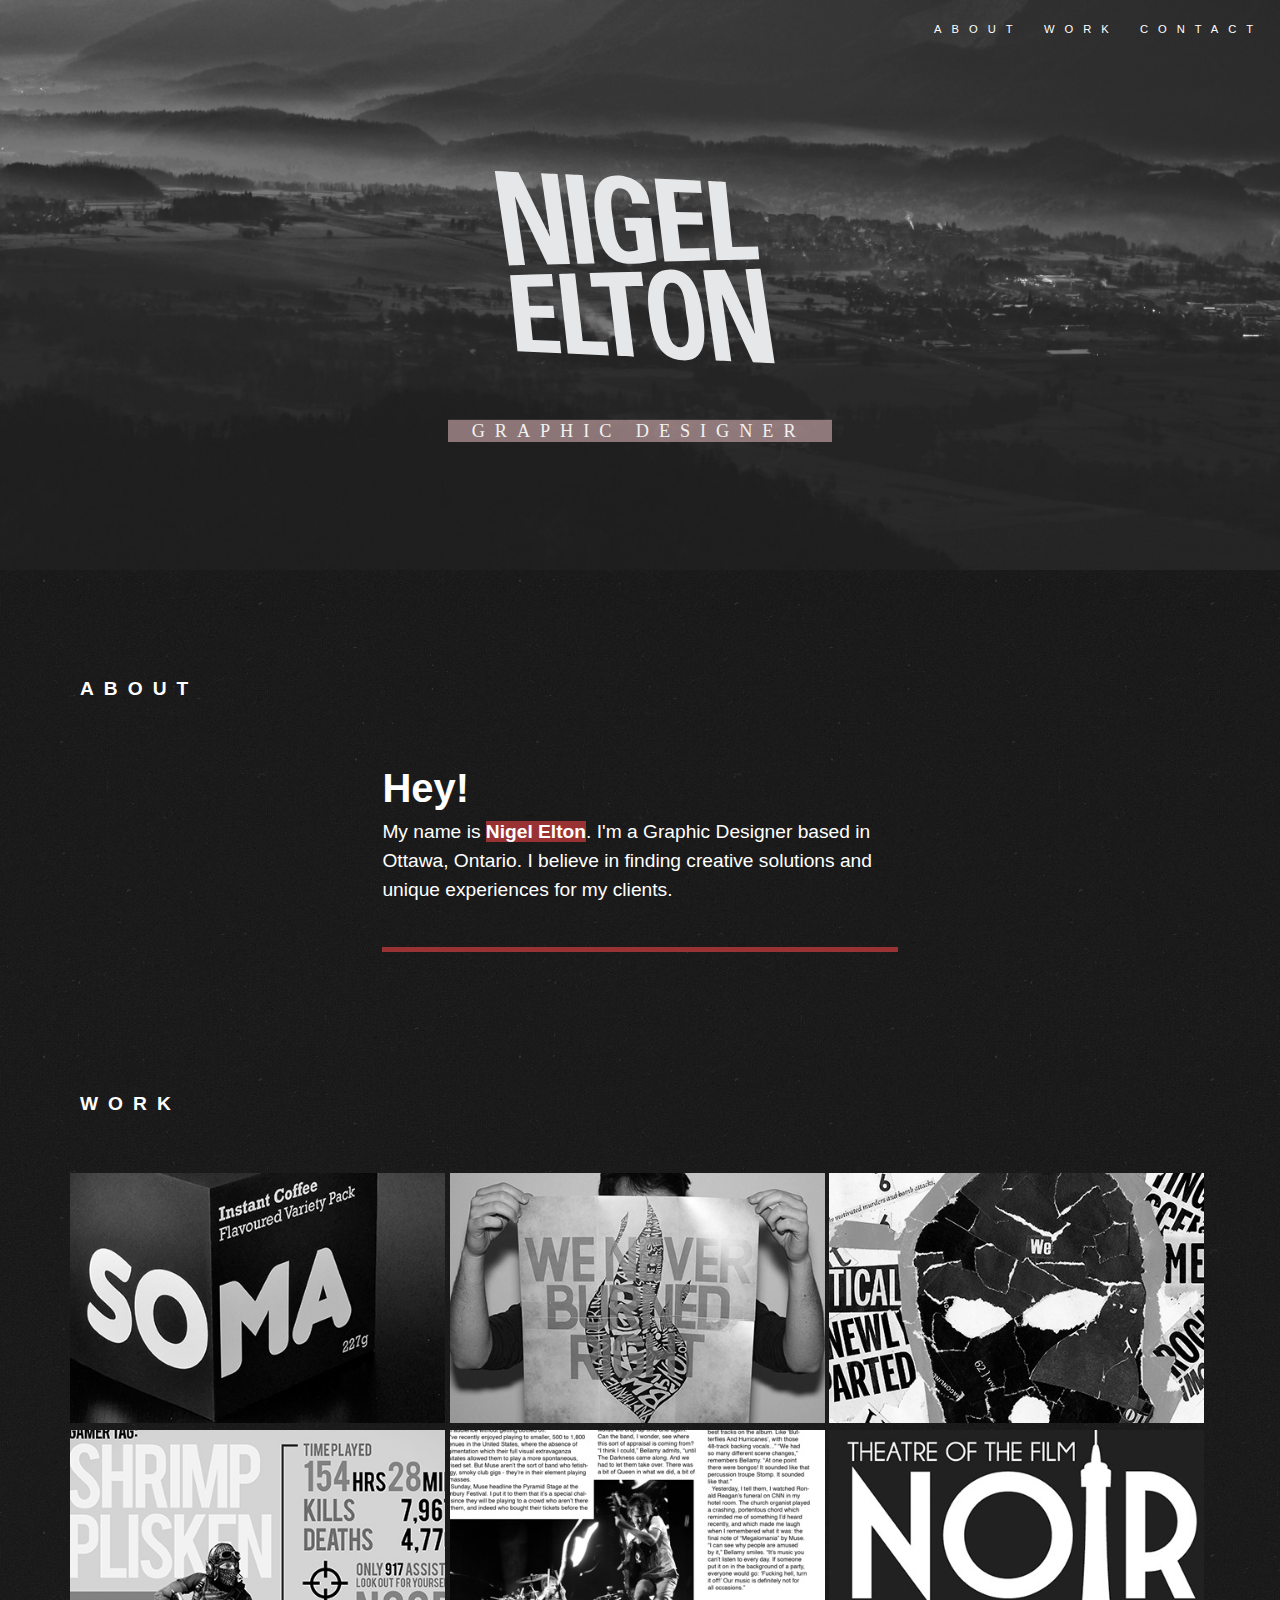
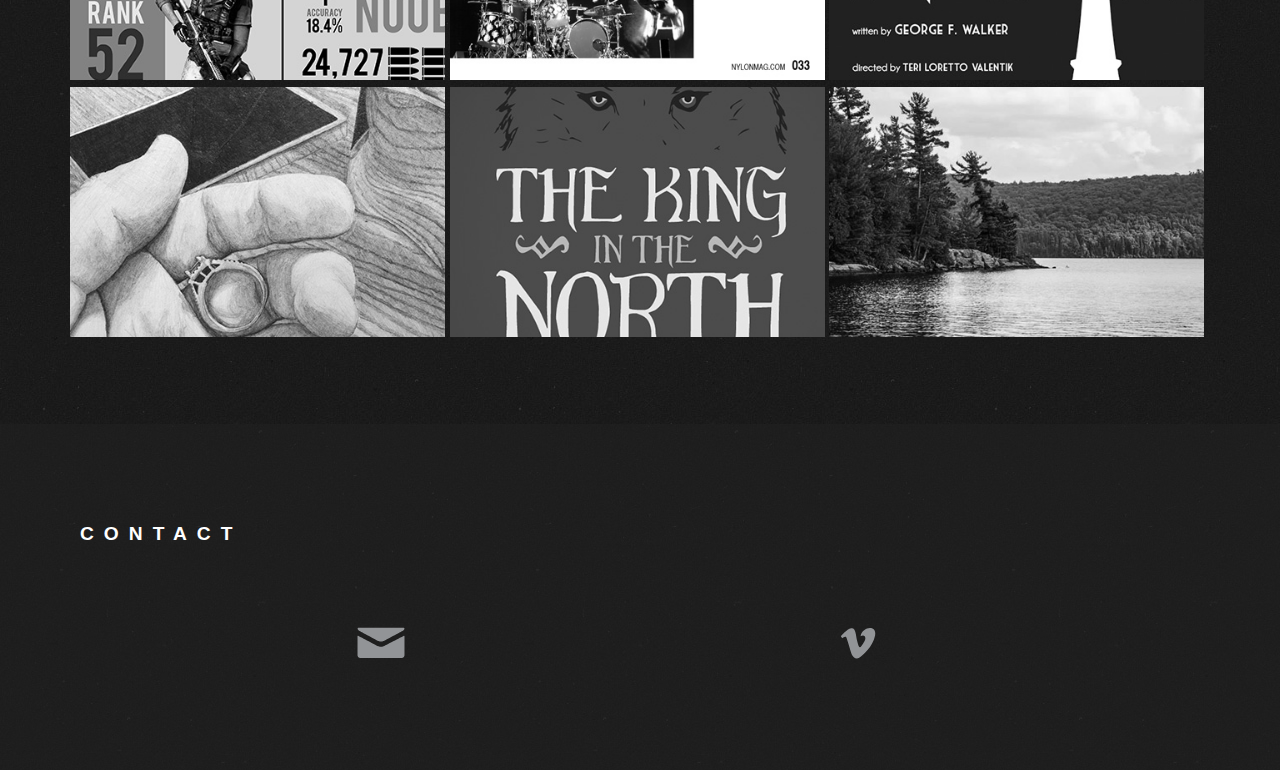
==== commit 9dde9179: "Meta Description and Intro" ====
--- a/index.html
+++ b/index.html
@@ -8,34 +8,30 @@
 		<meta name="viewport" content="width=device-width,initial-scale=1">
 		<link rel="shortcut icon" type="image/n-favicon.png" href="favicon.ico" />
 
-		<!--
+
 		<meta name="description" content="Nigel Elton, Graphic / UI Designer">
-		 	Facebook meta tags, also for Pinterest
+
 		<meta property="og:type" content="article">
 		<meta property="og:title" content="Nigel Elton · Graphic Designer · Ottawa, Canada">
-		<meta property="og:description" content="copy paste the meta description here">
+		<meta property="og:description" content="Nigel Elton, Graphic / UI Designer">
 		<meta property="og:sitename" content="Nigel Elton">
 		<meta property="og:url" content="http://nigelelton.com">
 		
-			You can have up to 5 different images
-			If you do, Facebook will create a multi-panel image layout
-		
-		<meta property="og:image" content="http://nigelelton.com/img/porftolio">
-		<meta property="og:image" content="http://nigelelton.com/img/porftolio">
-		<meta property="og:image" content="http://nigelelton.com/img/porftolio">
-		<meta property="og:image" content="http://nigelelton.com/img/porftolio">
-		<meta property="og:image" content="http://nigelelton.com/img/porftolio">
+		<meta property="og:image" content="http://nigelelton.github.io/img/port-1">
+		<meta property="og:image" content="http://nigelelton.github.io/img/port-2">
+		<meta property="og:image" content="http://nigelelton.github.io/img/port-3">
+		<meta property="og:image" content="http://nigelelton.github.io/img/port-4">
+		<meta property="og:image" content="http://nigelelton.github.io/img/port-5">
 
-			Twitter
 		<meta name="twitter:card" content="gallery">
 		<meta name="twitter:title" content="Nigel Elton · Designer · Ottawa, Canada">
 		<meta name="twitter:url" content="http://nigelelton.com">
 		<meta name="twitter:description" content="paste meta data here">
-		<meta name="twitter:image0" content="http://nigelelton.com/img/porftolio">
-		<meta name="twitter:image1" content="http://nigelelton.com/img/porftolio">
-		<meta name="twitter:image2" content="http://nigelelton.com/img/porftolio">
-		<meta name="twitter:image3" content="http://nigelelton.com/img/porftolio">
-		-->
+		<meta name="twitter:image0" content="http://nigelelton.github.io/img/port-1">
+		<meta name="twitter:image1" content="http://nigelelton.github.io/img/port-2">
+		<meta name="twitter:image2" content="http://nigelelton.github.io/img/port-3">
+		<meta name="twitter:image3" content="http://nigelelton.github.io/img/port-4">
+
 </head>
 <body>
 
@@ -53,8 +49,8 @@
 
 <section class="about-section nav-fixed" id="about">
 	<h2>About</h2>
-	<h3>Intro Statement</h3>
-	<p>My name is <strong>Nigel Elton</strong>. I'm a Graphic Designer based in Ottawa, Ontario. I beleive in finding creative solutions and unique experiences for my clients. <strong>Something Something</strong><strong> Something Something</strong>
+	<h3>Hey!</h3>
+	<p>My name is <strong>Nigel Elton</strong>. I'm a Graphic Designer based in Ottawa, Ontario. I believe in finding creative solutions and unique experiences for my clients.
 	</p>
 </section>
 
@@ -143,7 +139,7 @@
 			</a>
 		</li>
 		<li>
-			<a href="images/test1.jpg">
+			<a href="images/port-9-l.jpg">
 				<figure>
 					<figurecaption class="overlay">
 					<h4>Photography</h4>
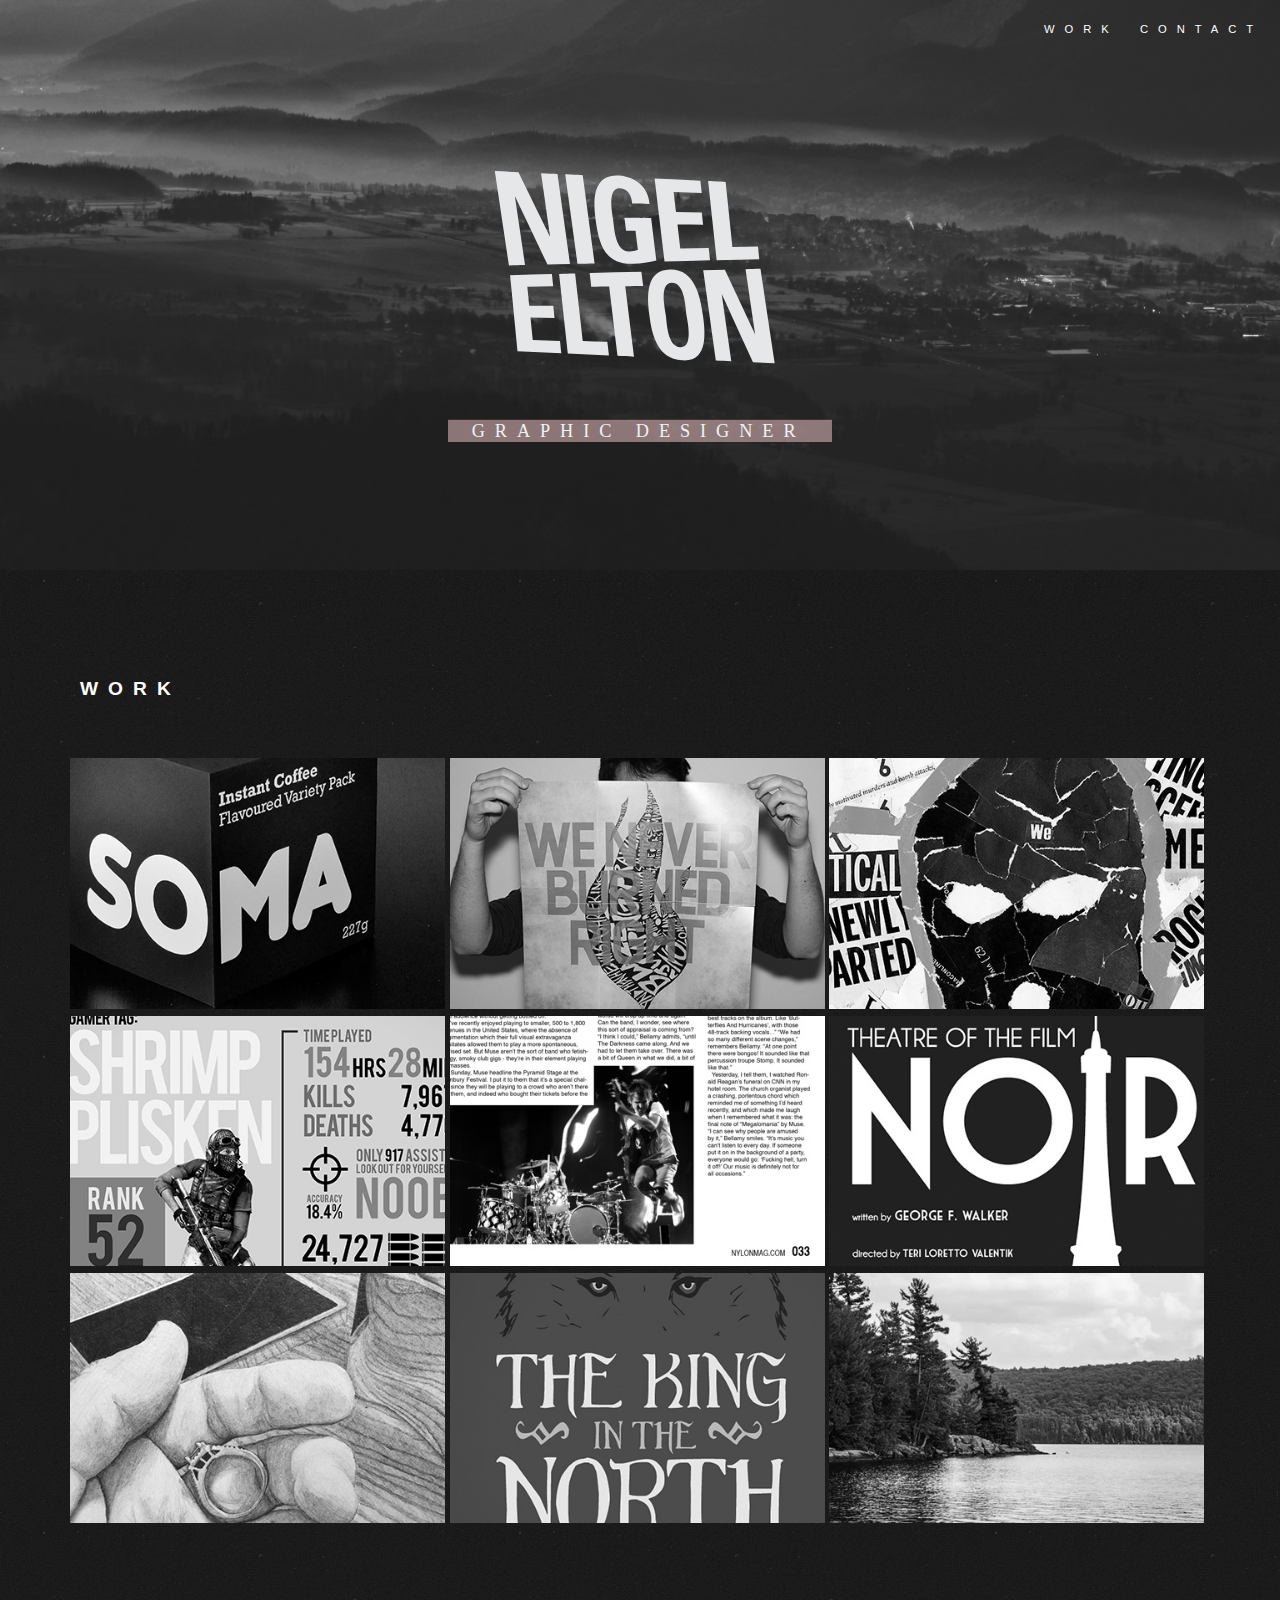
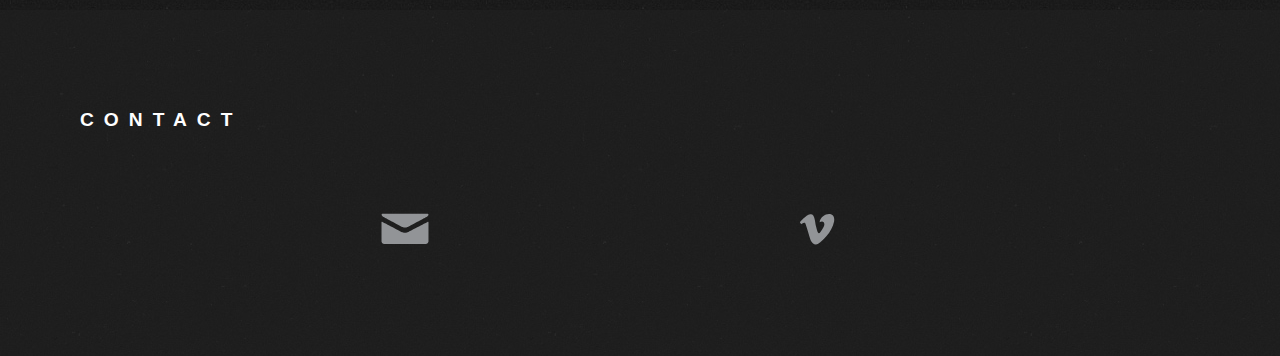
==== commit 97134446: "Bug: fixes broken nav" ====
--- a/index.html
+++ b/index.html
@@ -38,7 +38,7 @@
 <header class="hero-section">
 	<nav>
 		<ul>
-			<li><a href="#about">About</a></li>
+			<!--<li><a href="#about">About</a></li>-->
 			<li><a href="#work">Work</a></li>
 			<li><a href="#contact">Contact</a></li>
 		</ul>
@@ -46,16 +46,16 @@
 	<h1 class="logo-wrap"><img class="logo" src="images/logo.svg" alt="Nigel Elton, Designer"></h1>
 </header>
 
-
+<!--- Checking how I like the page without an about section.
 <section class="about-section nav-fixed" id="about">
 	<h2>About</h2>
 	<h3>Hey!</h3>
 	<p>My name is <strong>Nigel Elton</strong>. I'm a Graphic Designer based in Ottawa, Ontario. I believe in finding creative solutions and unique experiences for my clients.
 	</p>
 </section>
+-->
 
-
-<section class="work-section" id="work">
+<section class="work-section nav-fixed" id="work">
 	<h2>Work</h2>
 	<ul class="work-list">
 		<li>
@@ -157,7 +157,7 @@
 		<ul>
 			<li><a class="email" href="mailto:nigel.elton@gmail.com"><span>Email</span></a></li>
 			<li><a class="linkedin" href="http://ca.linkedin.com/pub/nigel-elton/61/541/674"><span>LinkedIn</span></a></li>
-			<li><a class="behance" href="https://www.behance.net/nigelelton"><span>Behance</span></a></li>
+			<!-- <li><a class="behance" href="https://www.behance.net/nigelelton"><span>Behance</span></a></li> -->
 			<li><a class="vimeo" href="https://vimeo.com/user16043883"><span>Vimeo</span></a></li>
 		</ul>
 	</nav>
--- a/css/main.css
+++ b/css/main.css
@@ -239,7 +239,7 @@
 
 footer nav ul li {
 	display: inline-block;
-	width: 23%;
+	width: 30%;
 
 }	
 
